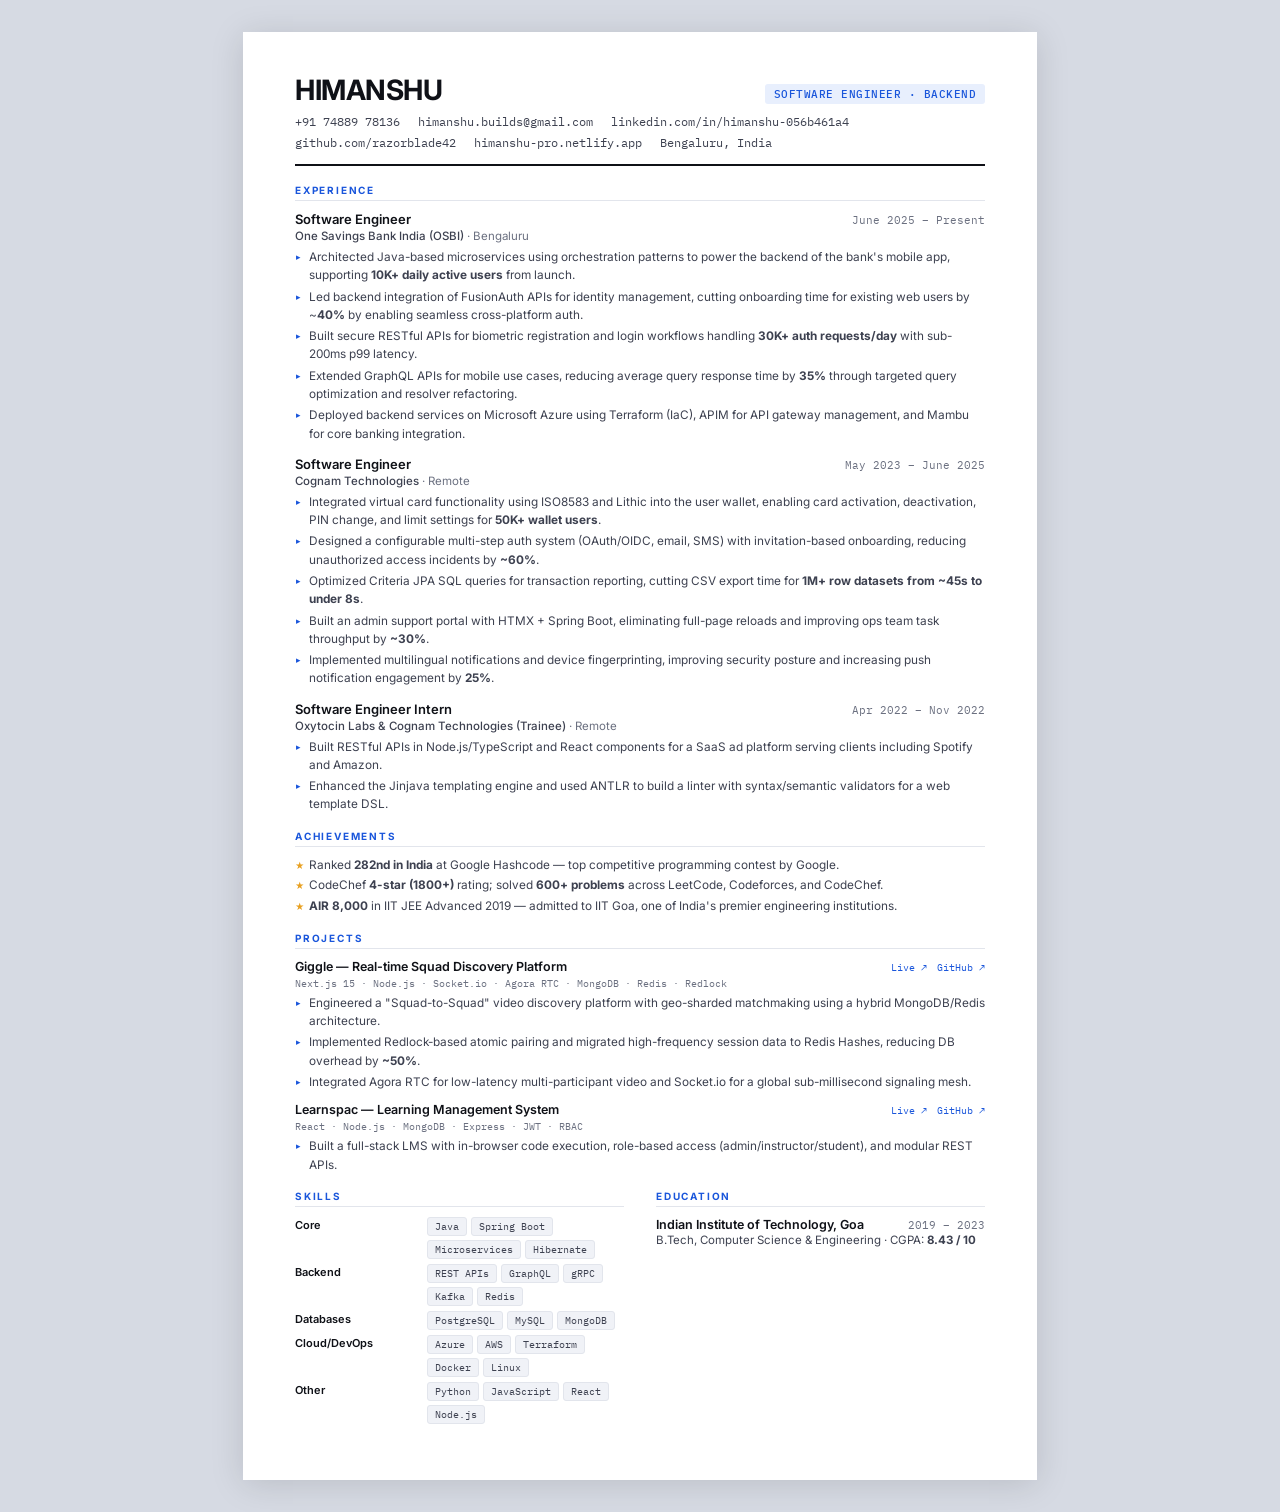
==== resources/himanshu_resume_revised_1.html @ 77a393e1 "added files" ====
<!DOCTYPE html>
<html lang="en">
<head>
<meta charset="UTF-8">
<meta name="viewport" content="width=device-width, initial-scale=1.0">
<title>Himanshu — Software Engineer</title>
<style>
  @import url('https://fonts.googleapis.com/css2?family=Inter:wght@400;500;600;700&family=IBM+Plex+Mono:wght@400;500&display=swap');

  *, *::before, *::after { box-sizing: border-box; margin: 0; padding: 0; }

  :root {
    --ink: #0f1117;
    --ink-light: #3d4150;
    --ink-muted: #6b7080;
    --accent: #1a56db;
    --accent-light: #e8effd;
    --rule: #e2e5ec;
    --bg: #ffffff;
    --tag-bg: #f0f2f7;
  }

  body {
    font-family: 'Inter', sans-serif;
    background: #d6dae3;
    display: flex;
    justify-content: center;
    align-items: flex-start;
    min-height: 100vh;
    padding: 32px 16px;
  }

  .page {
    background: var(--bg);
    width: 794px;
    padding: 44px 52px 40px;
    box-shadow: 0 4px 32px rgba(0,0,0,0.13);
  }

  /* ── HEADER ── */
  .header {
    border-bottom: 2px solid var(--ink);
    padding-bottom: 14px;
    margin-bottom: 18px;
  }

  .header-top {
    display: flex;
    justify-content: space-between;
    align-items: flex-end;
  }

  .name {
    font-size: 28px;
    font-weight: 700;
    letter-spacing: -0.5px;
    color: var(--ink);
    line-height: 1;
  }

  .title-tag {
    font-family: 'IBM Plex Mono', monospace;
    font-size: 11px;
    font-weight: 500;
    color: var(--accent);
    background: var(--accent-light);
    padding: 3px 9px;
    border-radius: 3px;
    letter-spacing: 0.5px;
  }

  .contacts {
    display: flex;
    flex-wrap: wrap;
    gap: 6px 18px;
    margin-top: 10px;
  }

  .contacts a, .contacts span {
    font-size: 11.5px;
    color: var(--ink-light);
    text-decoration: none;
    font-family: 'IBM Plex Mono', monospace;
  }

  .contacts a:hover { color: var(--accent); }

  /* ── SECTION ── */
  section { margin-bottom: 16px; }

  .section-title {
    font-size: 10px;
    font-weight: 700;
    letter-spacing: 1.8px;
    text-transform: uppercase;
    color: var(--accent);
    border-bottom: 1px solid var(--rule);
    padding-bottom: 4px;
    margin-bottom: 10px;
  }

  /* ── EXPERIENCE ── */
  .job { margin-bottom: 13px; }
  .job:last-child { margin-bottom: 0; }

  .job-header {
    display: flex;
    justify-content: space-between;
    align-items: baseline;
    margin-bottom: 2px;
  }

  .job-title {
    font-size: 13px;
    font-weight: 600;
    color: var(--ink);
  }

  .job-date {
    font-family: 'IBM Plex Mono', monospace;
    font-size: 10.5px;
    color: var(--ink-muted);
    white-space: nowrap;
  }

  .job-company {
    font-size: 11.5px;
    color: var(--ink-light);
    font-weight: 500;
    margin-bottom: 5px;
  }

  .job-company .location {
    color: var(--ink-muted);
    font-weight: 400;
  }

  ul {
    padding-left: 14px;
    list-style: none;
  }

  ul li {
    font-size: 11.8px;
    color: var(--ink-light);
    line-height: 1.55;
    margin-bottom: 3px;
    position: relative;
  }

  ul li::before {
    content: '▸';
    position: absolute;
    left: -13px;
    color: var(--accent);
    font-size: 9px;
    top: 2px;
  }

  /* ── SKILLS ── */
  .skills-grid {
    display: grid;
    grid-template-columns: 120px 1fr;
    gap: 5px 12px;
  }

  .skill-label {
    font-size: 11px;
    font-weight: 600;
    color: var(--ink);
    padding-top: 1px;
  }

  .skill-tags {
    display: flex;
    flex-wrap: wrap;
    gap: 4px;
  }

  .tag {
    font-family: 'IBM Plex Mono', monospace;
    font-size: 10px;
    background: var(--tag-bg);
    color: var(--ink-light);
    padding: 2px 7px;
    border-radius: 3px;
    border: 1px solid var(--rule);
  }

  /* ── PROJECTS ── */
  .project { margin-bottom: 11px; }
  .project:last-child { margin-bottom: 0; }

  .project-header {
    display: flex;
    justify-content: space-between;
    align-items: baseline;
    margin-bottom: 3px;
  }

  .project-name {
    font-size: 12.5px;
    font-weight: 600;
    color: var(--ink);
  }

  .project-links {
    display: flex;
    gap: 10px;
  }

  .project-links a {
    font-family: 'IBM Plex Mono', monospace;
    font-size: 10px;
    color: var(--accent);
    text-decoration: none;
  }

  .project-stack {
    font-family: 'IBM Plex Mono', monospace;
    font-size: 10px;
    color: var(--ink-muted);
    margin-bottom: 4px;
  }

  /* ── ACHIEVEMENTS ── */
  .ach-list { list-style: none; padding: 0; }
  .ach-list li {
    font-size: 11.8px;
    color: var(--ink-light);
    line-height: 1.5;
    margin-bottom: 3px;
    padding-left: 14px;
    position: relative;
  }
  .ach-list li::before {
    content: '★';
    position: absolute;
    left: 0;
    color: #e8a020;
    font-size: 9px;
    top: 2px;
  }

  /* ── EDUCATION ── */
  .edu-row {
    display: flex;
    justify-content: space-between;
    align-items: baseline;
  }
  .edu-school { font-size: 12.5px; font-weight: 600; color: var(--ink); }
  .edu-detail { font-size: 11.5px; color: var(--ink-light); margin-top: 1px; }
  .edu-date {
    font-family: 'IBM Plex Mono', monospace;
    font-size: 10.5px;
    color: var(--ink-muted);
  }

  .two-col {
    display: grid;
    grid-template-columns: 1fr 1fr;
    gap: 0 32px;
  }

  @media print {
    body { background: white; padding: 0; }
    .page { box-shadow: none; }
  }
</style>
</head>
<body>
<div class="page">

  <!-- HEADER -->
  <div class="header">
    <div class="header-top">
      <div class="name">HIMANSHU</div>
      <div class="title-tag">SOFTWARE ENGINEER · BACKEND</div>
    </div>
    <div class="contacts">
      <span>+91 74889 78136</span>
      <a href="mailto:himanshu.builds@gmail.com">himanshu.builds@gmail.com</a>
      <a href="https://www.linkedin.com/in/himanshu-056b461a4/" target="_blank">linkedin.com/in/himanshu-056b461a4</a>
      <a href="https://github.com/razorblade42" target="_blank">github.com/razorblade42</a>
      <a href="https://main--himanshu-pro.netlify.app/" target="_blank">himanshu-pro.netlify.app</a>
      <span>Bengaluru, India</span>
    </div>
  </div>

  <!-- EXPERIENCE -->
  <section>
    <div class="section-title">Experience</div>

    <div class="job">
      <div class="job-header">
        <div class="job-title">Software Engineer</div>
        <div class="job-date">June 2025 – Present</div>
      </div>
      <div class="job-company">One Savings Bank India (OSBI) <span class="location">· Bengaluru</span></div>
      <ul>
        <li>Architected Java-based microservices using orchestration patterns to power the backend of the bank's mobile app, supporting <strong>10K+ daily active users</strong> from launch.</li>
        <li>Led backend integration of FusionAuth APIs for identity management, cutting onboarding time for existing web users by ~<strong>40%</strong> by enabling seamless cross-platform auth.</li>
        <li>Built secure RESTful APIs for biometric registration and login workflows handling <strong>30K+ auth requests/day</strong> with sub-200ms p99 latency.</li>
        <li>Extended GraphQL APIs for mobile use cases, reducing average query response time by <strong>35%</strong> through targeted query optimization and resolver refactoring.</li>
        <li>Deployed backend services on Microsoft Azure using Terraform (IaC), APIM for API gateway management, and Mambu for core banking integration.</li>
      </ul>
    </div>

    <div class="job">
      <div class="job-header">
        <div class="job-title">Software Engineer</div>
        <div class="job-date">May 2023 – June 2025</div>
      </div>
      <div class="job-company">Cognam Technologies <span class="location">· Remote</span></div>
      <ul>
        <li>Integrated virtual card functionality using ISO8583 and Lithic into the user wallet, enabling card activation, deactivation, PIN change, and limit settings for <strong>50K+ wallet users</strong>.</li>
        <li>Designed a configurable multi-step auth system (OAuth/OIDC, email, SMS) with invitation-based onboarding, reducing unauthorized access incidents by <strong>~60%</strong>.</li>
        <li>Optimized Criteria JPA SQL queries for transaction reporting, cutting CSV export time for <strong>1M+ row datasets from ~45s to under 8s</strong>.</li>
        <li>Built an admin support portal with HTMX + Spring Boot, eliminating full-page reloads and improving ops team task throughput by <strong>~30%</strong>.</li>
        <li>Implemented multilingual notifications and device fingerprinting, improving security posture and increasing push notification engagement by <strong>25%</strong>.</li>
      </ul>
    </div>

    <div class="job">
      <div class="job-header">
        <div class="job-title">Software Engineer Intern</div>
        <div class="job-date">Apr 2022 – Nov 2022</div>
      </div>
      <div class="job-company">Oxytocin Labs &amp; Cognam Technologies (Trainee) <span class="location">· Remote</span></div>
      <ul>
        <li>Built RESTful APIs in Node.js/TypeScript and React components for a SaaS ad platform serving clients including Spotify and Amazon.</li>
        <li>Enhanced the Jinjava templating engine and used ANTLR to build a linter with syntax/semantic validators for a web template DSL.</li>
      </ul>
    </div>
  </section>

  <!-- ACHIEVEMENTS -->
  <section>
    <div class="section-title">Achievements</div>
    <ul class="ach-list">
      <li>Ranked <strong>282nd in India</strong> at Google Hashcode — top competitive programming contest by Google.</li>
      <li>CodeChef <strong>4-star (1800+)</strong> rating; solved <strong>600+ problems</strong> across LeetCode, Codeforces, and CodeChef.</li>
      <li><strong>AIR 8,000</strong> in IIT JEE Advanced 2019 — admitted to IIT Goa, one of India's premier engineering institutions.</li>
    </ul>
  </section>

  <!-- PROJECTS -->
  <section>
    <div class="section-title">Projects</div>

    <div class="project">
      <div class="project-header">
        <div class="project-name">Giggle — Real-time Squad Discovery Platform</div>
        <div class="project-links">
          <a href="https://giggle-web-git-main-razorblade42s-projects.vercel.app/" target="_blank">Live ↗</a>
          <a href="https://github.com/razorblade42" target="_blank">GitHub ↗</a>
        </div>
      </div>
      <div class="project-stack">Next.js 15 · Node.js · Socket.io · Agora RTC · MongoDB · Redis · Redlock</div>
      <ul>
        <li>Engineered a "Squad-to-Squad" video discovery platform with geo-sharded matchmaking using a hybrid MongoDB/Redis architecture.</li>
        <li>Implemented Redlock-based atomic pairing and migrated high-frequency session data to Redis Hashes, reducing DB overhead by <strong>~50%</strong>.</li>
        <li>Integrated Agora RTC for low-latency multi-participant video and Socket.io for a global sub-millisecond signaling mesh.</li>
      </ul>
    </div>

    <div class="project">
      <div class="project-header">
        <div class="project-name">Learnspac — Learning Management System</div>
        <div class="project-links">
          <a href="https://master.d23e6ad1u7odbc.amplifyapp.com" target="_blank">Live ↗</a>
          <a href="https://github.com/razorblade42" target="_blank">GitHub ↗</a>
        </div>
      </div>
      <div class="project-stack">React · Node.js · MongoDB · Express · JWT · RBAC</div>
      <ul>
        <li>Built a full-stack LMS with in-browser code execution, role-based access (admin/instructor/student), and modular REST APIs.</li>
      </ul>
    </div>
  </section>

  <!-- SKILLS + EDUCATION side by side -->
  <div class="two-col">
    <section>
      <div class="section-title">Skills</div>
      <div class="skills-grid">
        <div class="skill-label">Core</div>
        <div class="skill-tags">
          <span class="tag">Java</span><span class="tag">Spring Boot</span><span class="tag">Microservices</span><span class="tag">Hibernate</span>
        </div>
        <div class="skill-label">Backend</div>
        <div class="skill-tags">
          <span class="tag">REST APIs</span><span class="tag">GraphQL</span><span class="tag">gRPC</span><span class="tag">Kafka</span><span class="tag">Redis</span>
        </div>
        <div class="skill-label">Databases</div>
        <div class="skill-tags">
          <span class="tag">PostgreSQL</span><span class="tag">MySQL</span><span class="tag">MongoDB</span>
        </div>
        <div class="skill-label">Cloud/DevOps</div>
        <div class="skill-tags">
          <span class="tag">Azure</span><span class="tag">AWS</span><span class="tag">Terraform</span><span class="tag">Docker</span><span class="tag">Linux</span>
        </div>
        <div class="skill-label">Other</div>
        <div class="skill-tags">
          <span class="tag">Python</span><span class="tag">JavaScript</span><span class="tag">React</span><span class="tag">Node.js</span>
        </div>
      </div>
    </section>

    <section>
      <div class="section-title">Education</div>
      <div style="margin-bottom:10px">
        <div class="edu-row">
          <div class="edu-school">Indian Institute of Technology, Goa</div>
          <div class="edu-date">2019 – 2023</div>
        </div>
        <div class="edu-detail">B.Tech, Computer Science &amp; Engineering · CGPA: <strong>8.43 / 10</strong></div>
      </div>
    </section>
  </div>

</div>
</body>
</html>
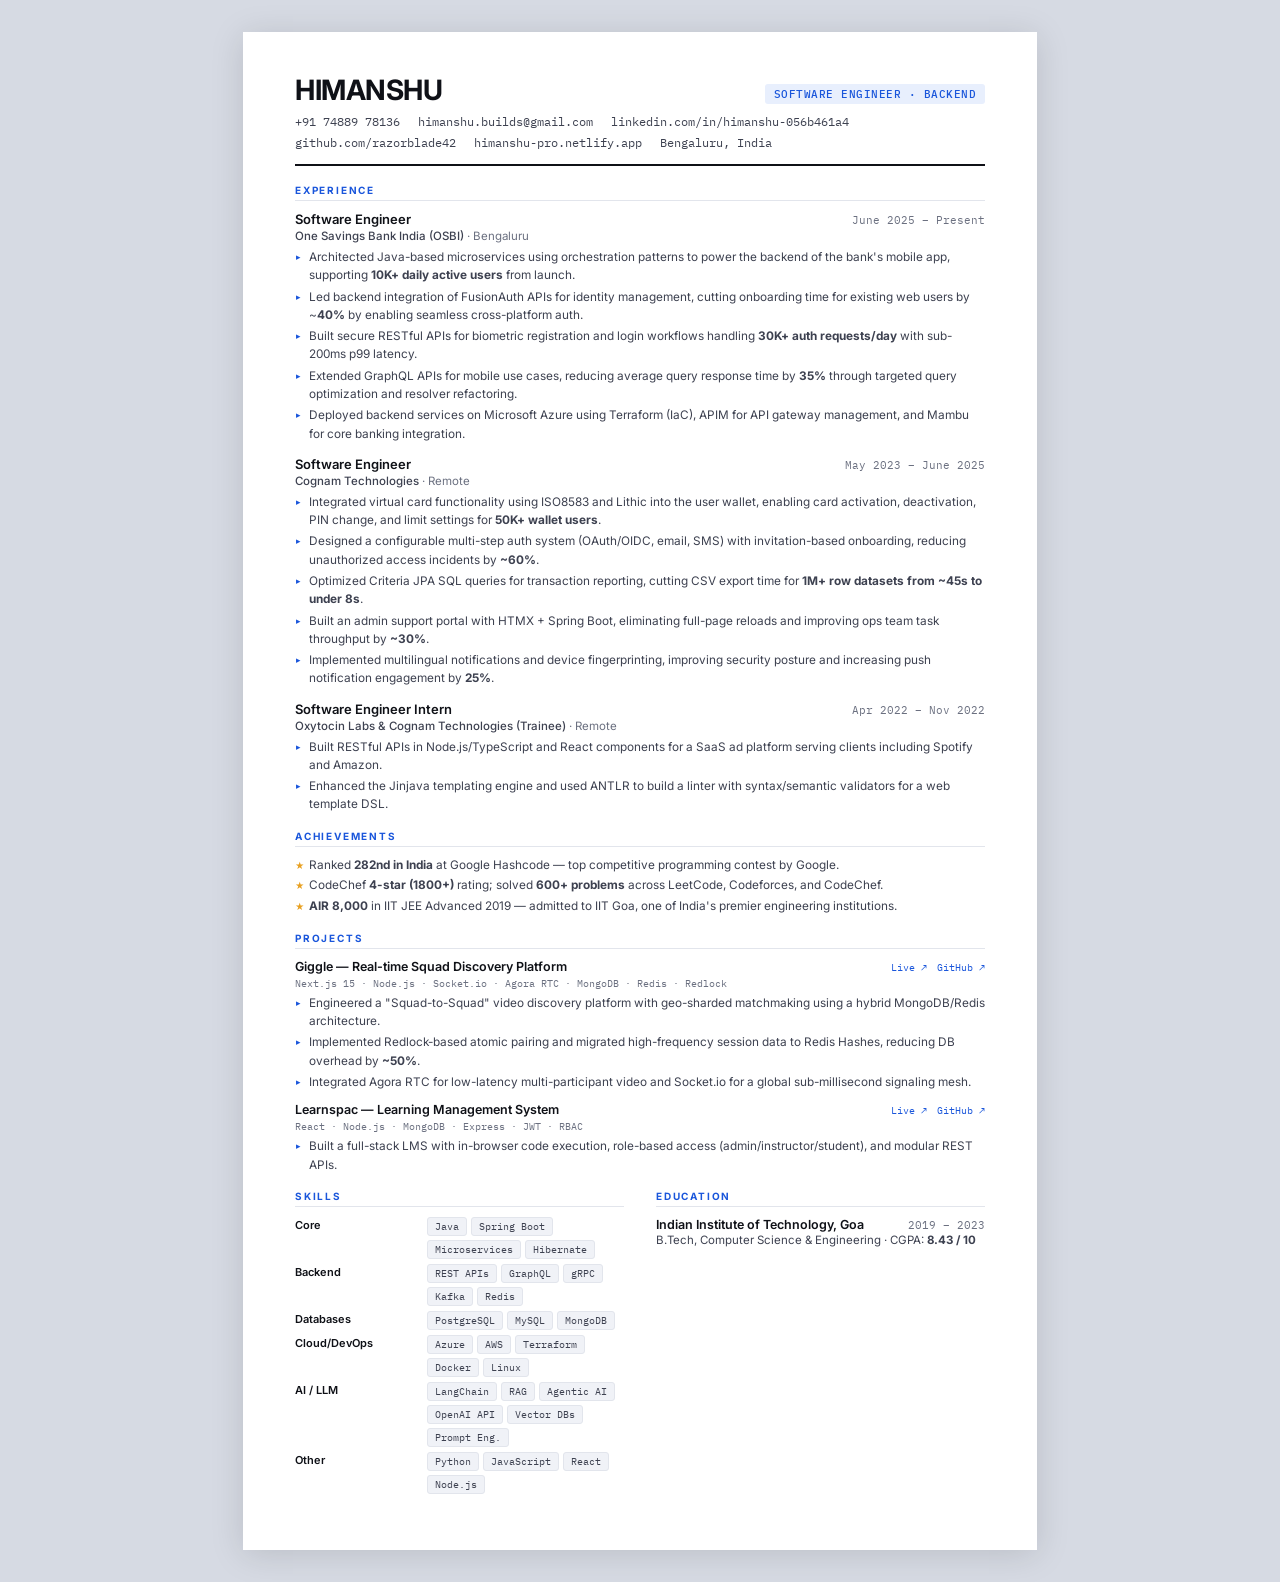
==== commit c6d75b85: "update" ====
--- a/resources/himanshu_resume_revised_1.html
+++ b/resources/himanshu_resume_revised_1.html
@@ -400,6 +400,10 @@
         <div class="skill-tags">
           <span class="tag">Azure</span><span class="tag">AWS</span><span class="tag">Terraform</span><span class="tag">Docker</span><span class="tag">Linux</span>
         </div>
+        <div class="skill-label">AI / LLM</div>
+        <div class="skill-tags">
+          <span class="tag">LangChain</span><span class="tag">RAG</span><span class="tag">Agentic AI</span><span class="tag">OpenAI API</span><span class="tag">Vector DBs</span><span class="tag">Prompt Eng.</span>
+        </div>
         <div class="skill-label">Other</div>
         <div class="skill-tags">
           <span class="tag">Python</span><span class="tag">JavaScript</span><span class="tag">React</span><span class="tag">Node.js</span>
@@ -421,4 +425,4 @@
 
 </div>
 </body>
-</html>
+</html>
